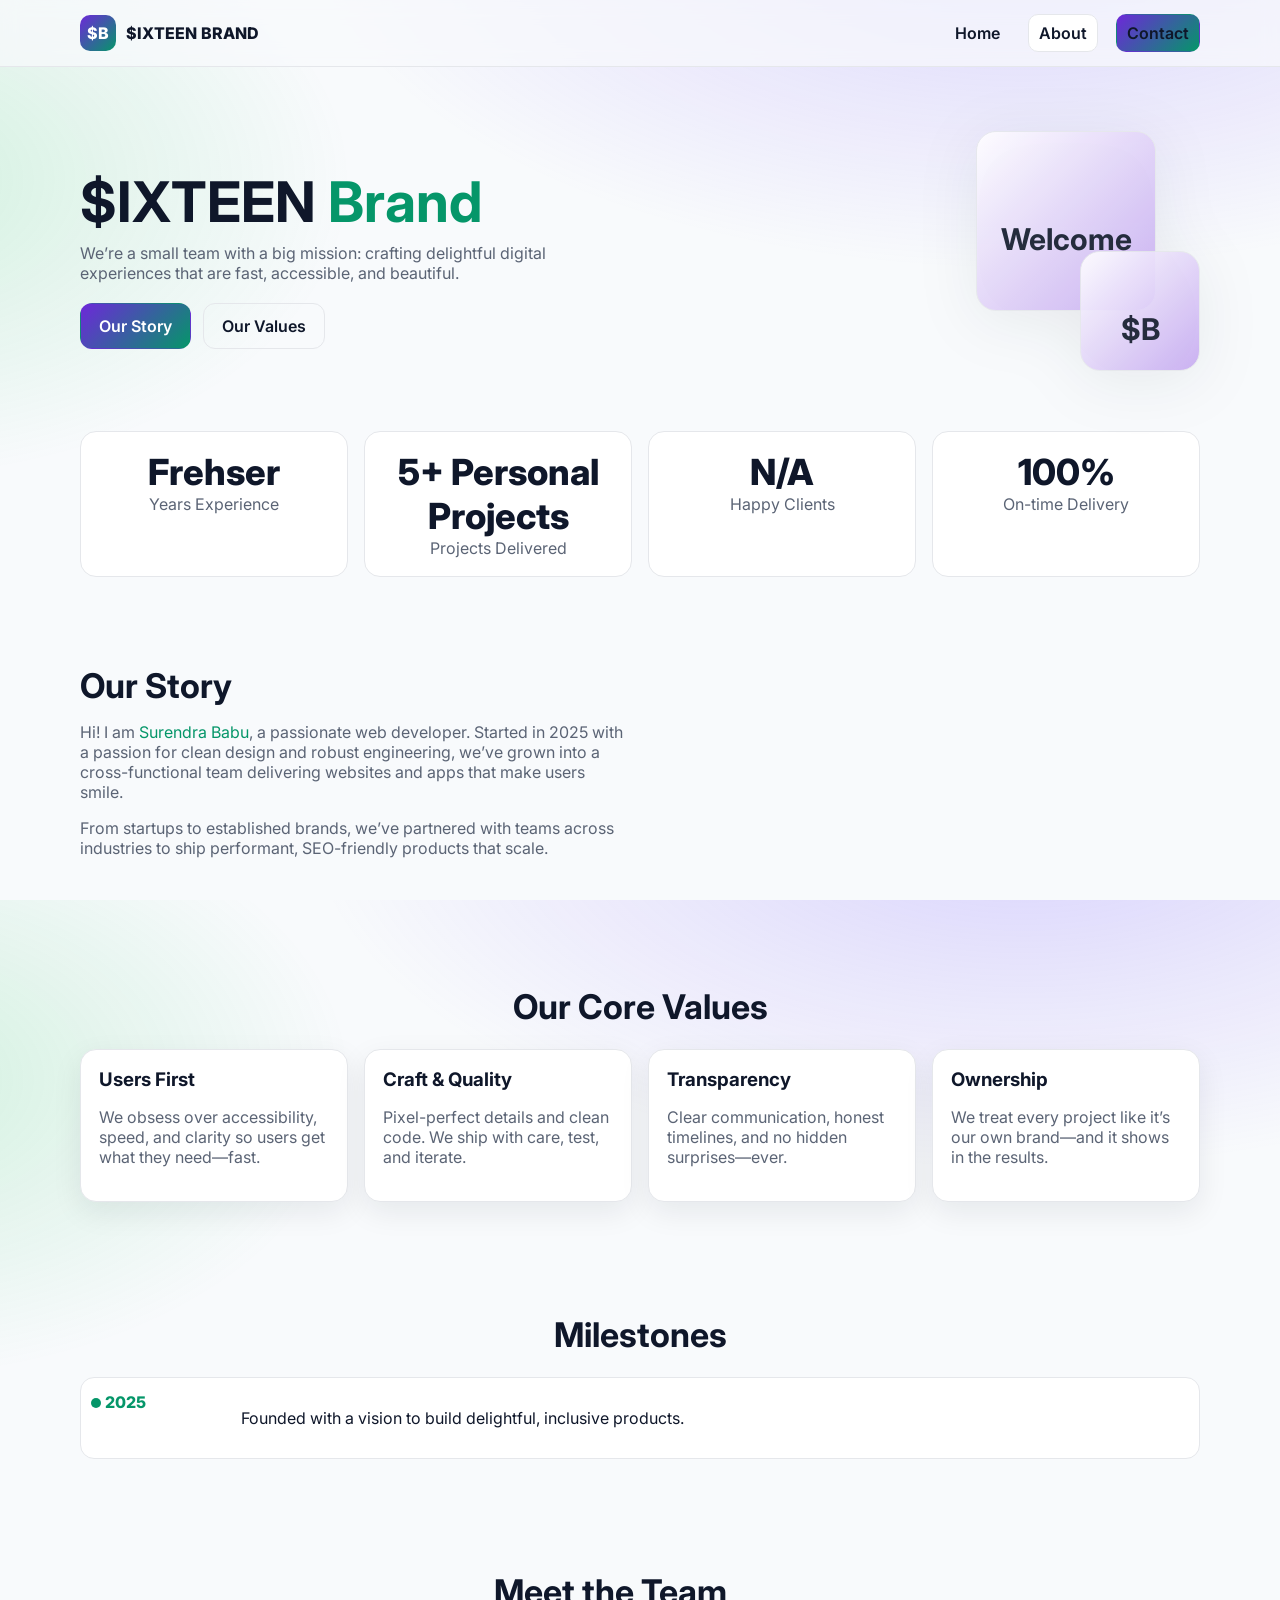
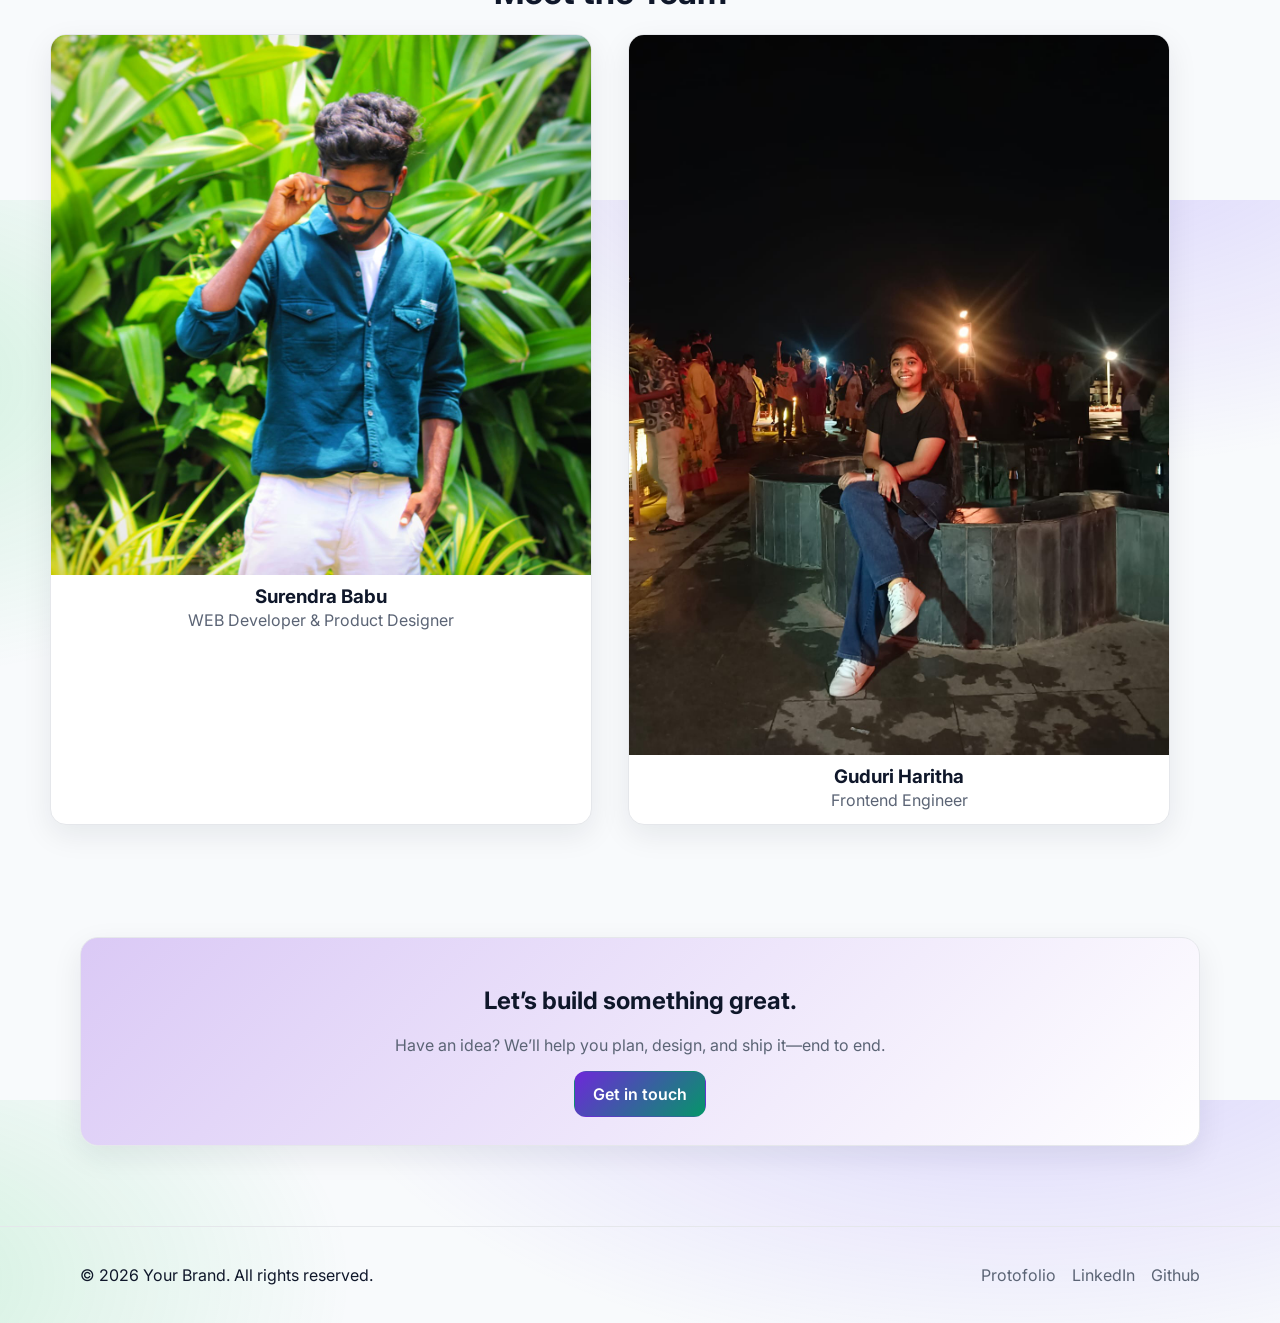
==== about.html @ 778c57d0 "project" ====
<!DOCTYPE html>
<html lang="en">
<head>
  <meta charset="UTF-8" />
  <meta name="viewport" content="width=device-width, initial-scale=1" />
  <link rel="icon" type="image/x-icon" href="./Project images/logo.png">
  <link rel="stylesheet" href="about.css">
  <title>About • Your Brand</title>

  <!-- Google Font -->
  <link rel="preconnect" href="https://fonts.googleapis.com">
  <link rel="preconnect" href="https://fonts.gstatic.com" crossorigin>
  <link href="https://fonts.googleapis.com/css2?family=Inter:wght@400;500;600;700;800&display=swap" rel="stylesheet">

  <!-- CSS -->
  <link rel="stylesheet" href="about.css" />
  <link rel="icon" href="favicon.ico" />
  <meta name="description" content="Learn more about our mission, values, and the team behind Your Brand."/>
</head>
<body>
  <!-- Header / Navbar -->
  <header class="site-header">
    <div class="container header-wrap">
      <a class="logo" href="#">
        <span class="logo-mark">$B</span>
        <span class="logo-text">$IXTEEN BRAND</span>
      </a>
      <nav class="nav">
        <a href="index.html">Home</a>
        <a class="active" href="about.html">About</a>

        <a href="touch.html" class="btn btn--primary">Contact</a>
      </nav>
    </div>
  </header>

  <!-- Hero -->
  <section class="hero">
    <div class="container hero-wrap">
      <div class="hero-text">
        <h1>$IXTEEN<span class="accent"> Brand</span></h1>
        <p>
          We’re a small team with a big mission: crafting delightful digital experiences
          that are fast, accessible, and beautiful.
        </p>
        <div class="hero-cta">
          <a href="#our-story" class="btn btn--primary">Our Story</a>
          <a href="#values" class="btn btn--ghost">Our Values</a>
        </div>
      </div>
      <div class="hero-art" aria-hidden="true" style="text-align: center; justify-content: center;">
        <!-- Decorative circles -->
        <div class="bubble b1" style="text-align: center; margin-top:"><p style="margin-top: 50%; font-size: 30px; font-weight: bold;">Welcome</p></div>
        <div class="bubble b2" style="text-align: center; margin-top:"><p style="margin-top: 50%; font-size: 30px; font-weight: bold;">$B</p></div>

      </div>
    </div>
  </section>

  <!-- Stats -->
  <section class="stats" aria-label="Company stats">
    <div class="container stats-grid">
      <div class="stat">
        <span class="stat-number">Frehser</span>
        <span class="stat-label">Years Experience</span>
      </div>
      <div class="stat">
        <span class="stat-number">5+ Personal Projects</span>
        <span class="stat-label">Projects Delivered</span>
      </div>
      <div class="stat">
        <span class="stat-number">N/A</span>
        <span class="stat-label">Happy Clients</span>
      </div>
      <div class="stat">
        <span class="stat-number">100%</span>
        <span class="stat-label">On-time Delivery</span>
      </div>
    </div>
  </section>

  <!-- Our Story -->
  <section id="our-story" class="split">
    <div class="container split-wrap">
      <!-- <div class="split-media">
        <img src="./womens wear/image.png" alt="Team collaborating at a table" width="300px">
      </div> -->
      <div class="split-text">
        <h2>Our Story</h2>
        <p>
          Hi! I am <span class="accent">Surendra Babu</span>, a passionate web developer. Started in 2025 with a passion for clean design and robust engineering, we’ve grown into a
          cross-functional team delivering websites and apps that make users smile.
        </p>
        <p>
          From startups to established brands, we’ve partnered with teams across industries to ship
          performant, SEO-friendly products that scale.
        </p>
      </div>
    </div>
  </section>

  <!-- Values -->
  <section id="values" class="values">
    <div class="container">
      <h2 class="section-title">Our Core Values</h2>
      <div class="card-grid">
        <article class="card">
          <h3>Users First</h3>
          <p>We obsess over accessibility, speed, and clarity so users get what they need—fast.</p>
        </article>
        <article class="card">
          <h3>Craft & Quality</h3>
          <p>Pixel-perfect details and clean code. We ship with care, test, and iterate.</p>
        </article>
        <article class="card">
          <h3>Transparency</h3>
          <p>Clear communication, honest timelines, and no hidden surprises—ever.</p>
        </article>
        <article class="card">
          <h3>Ownership</h3>
          <p>We treat every project like it’s our own brand—and it shows in the results.</p>
        </article>
      </div>
    </div>
  </section>

  <!-- Timeline -->
  <section class="timeline">
    <div class="container">
      <h2 class="section-title">Milestones</h2>
      <div class="timeline-list">
        <div class="tl-item">
          <span class="tl-year">2025</span>
          <p>Founded with a vision to build delightful, inclusive products.</p>
        </div>
        <!-- <div class="tl-item">
          <span class="tl-year">2026</span>
          <p> clients and our first international project shipped.</p>
        </div> -->
        <!-- <div class="tl-item">
          <span class="tl-year">2027</span>
          <p>Scaled to a global remote team; launched our design system.</p>
        </div>
        <div class="tl-item">
          <span class="tl-year">2028</span>
          <p>Crossed 100 projects; 98% client satisfaction rating.</p>
        </div>
      </div> -->
    </div>
  </section>

  <!-- Team -->
  <section class="team">
    <div class="container" style="margin-left: 50px;">
      <h2 class="section-title">Meet the Team</h2>
      <div class="team-grid" style="margin-left: 0%;">
        <article class="member">
          <img src="./womens wear/1694518559842.jpg" alt="Portrait of Surendra Babu (Designer)" style="max-width: 100%; height: auto; justify-content: center; text-align: center; "  />
          <h3>Surendra Babu</h3>
          <p class="role">WEB Developer & Product Designer</p>
        </article>
        <article class="member">
          <img src="./womens wear/WhatsApp Image 2025-08-29 at 9.42.51 PM.jpeg" alt="Portrait of Guduri Haritha (Engineer)"  style="max-width: 100%; height: auto; justify-content: center; text-align: center; " />
          <h3>Guduri Haritha</h3>
          <p class="role">Frontend Engineer</p>
        </article>

        <!-- <article class="member">
          <img src="https://images.unsplash.com/photo-1544717305-996b815c338c?q=80&w=800&auto=format&fit=crop" alt="Portrait of Arjun (Engineer)" />
          <h3>Arjun Reddy</h3>
          <p class="role">Full-stack Developer</p>
        </article>
        <article class="member">
          <img src="https://images.unsplash.com/photo-1494790108377-be9c29b29330?q=80&w=800&auto=format&fit=crop" alt="Portrait of Sana (PM)" />
          <h3>Sana Khan</h3>
          <p class="role">Project Manager</p>
        </article> 
      </div> -->
    </div>
  </section>

  <!-- CTA -->
  <section class="cta">
    <div class="container cta-wrap">
      <h2>Let’s build something great.</h2>
      <p>Have an idea? We’ll help you plan, design, and ship it—end to end.</p>
      <a href="./touch.html" class="btn btn--primary">Get in touch</a>
    </div>
  </section>

  <!-- Footer -->
  <footer class="site-footer">
    <div class="container footer-wrap">
      <p>© <span id="year"></span> Your Brand. All rights reserved.</p>
      <div class="social">
        <a aria-label="Twitter" href="./https://github.com/Surendra-Babu17/RESPONSIVE-Protofolio">Protofolio</a>
        <a aria-label="LinkedIn" href="https://www.linkedin.com/in/surendr-babu-gollapolu/">LinkedIn</a>
        <a aria-label="GitHub" href="https://github.com/Surendra-Babu17">Github</a>
      </div>
    </div>
  </footer>

  <!-- Tiny inline script just to set year (optional; remove if strictly no JS) -->
  <script>
    document.getElementById('year').textContent = new Date().getFullYear();
  </script>
</body>
</html>
---- about.css ----
/* ========== Base ========== */
:root{
  --bg: #0b0d12;
  --card: #121622;
  --muted: #8891a6;
  --text: #e6ebff;
  --accent: red;
  --accent-2: white;
  --border: #202636;
  --shadow: 0 10px 30px rgba(0,0,0,.35);
}

@media (prefers-color-scheme: light){
  :root{
    --bg: #f8fafc;
    --card: #ffffff;
    --muted: #5b6475;
    --text: #0f172a;
    --accent: #6d28d9;
    --accent-2: #059669;
    --border: #e5e7eb;
    --shadow: 0 10px 30px rgba(17,24,39,.08);
  }
}

*{ box-sizing: border-box; }
html,body{
  height: 100%;
  scroll-behavior: smooth;
}
body{
  margin: 0;
  font-family: "Inter", system-ui, -apple-system, Segoe UI, Roboto, Arial, sans-serif;
  color: var(--text);
  background: radial-gradient(1200px 600px at 80% -10%, rgba(124,92,255,.25), transparent 60%),
              radial-gradient(800px 500px at -10% 20%, rgba(34,197,94,.18), transparent 60%),
              var(--bg);
}

/* Containers */
.container{
  width: min(1120px, 92vw);
  margin-inline: auto;
}

/* Buttons */
.btn{
  display: inline-block;
  padding: 12px 18px;
  border-radius: 12px;
  border: 1px solid var(--border);
  text-decoration: none;
  color: var(--text);
  transition: transform .15s ease, background .2s ease, border-color .2s ease;
  font-weight: 600;
}
.btn:hover{ transform: translateY(-1px); }
.btn--primary{
  background: linear-gradient(135deg, var(--accent), var(--accent-2));
  border-color: transparent;
  color: white;
}
.btn--ghost{
  background: transparent;
}

/* ========== Header ========== */
.site-header{
  position: sticky; top: 0; z-index: 50;
  backdrop-filter: blur(10px);
  background: color-mix(in srgb, var(--bg) 70%, transparent);
  border-bottom: 1px solid var(--border);
}
.header-wrap{
  display: flex; align-items: center; justify-content: space-between;
  padding: 14px 0;
}
.logo{
  display: inline-flex; align-items: center; gap: 10px;
  text-decoration: none; color: var(--text); font-weight: 800;
  letter-spacing: .2px;
}
.logo-mark{
  display: grid; place-items: center;
  width: 36px; height: 36px; border-radius: 10px;
  background: linear-gradient(135deg, var(--accent), var(--accent-2));
  color: white; font-weight: 800;
}
.nav{
  display: flex; gap: 18px; align-items: center;
}
.nav a{
  text-decoration: none; color: var(--text);
  padding: 8px 10px; border-radius: 10px; font-weight: 600;
}
.nav a.active{ background: var(--card); border: 1px solid var(--border); }

/* ========== Hero ========== */
.hero{
  padding: 64px 0 24px;
}
.hero-wrap{
  display: grid; grid-template-columns: 1.2fr .8fr; gap: 32px; align-items: center;
}
.hero-text h1{
  font-size: clamp(34px, 6vw, 56px);
  line-height: 1.05; margin: 0 0 12px;
}
.accent{ color: var(--accent-2); }
.hero-text p{
  color: var(--muted); margin: 0 0 20px; max-width: 54ch;
}
.hero-cta{ display: flex; gap: 12px; flex-wrap: wrap; }

.hero-art{
  position: relative; height: 260px;
  filter: drop-shadow(var(--shadow));
}
.bubble{
  position: absolute; border-radius: 20px; opacity: .9;
  background: linear-gradient(135deg, var(--card), color-mix(in srgb, var(--card) 60%, var(--accent)));
  border: 1px solid var(--border);
  animation: float 8s ease-in-out infinite;
}
.b1{ width: 180px; height: 180px; top: 0; right: 10%; animation-delay: 0s; }
.b2{ width: 120px; height: 120px; bottom: 20px; right: 0; animation-delay: .7s; }
.b3{ width: 90px; height: 90px; bottom: 0; left: 10%; animation-delay: 1.2s; }

@keyframes float{
  0%,100%{ transform: translateY(0) }
  50%{ transform: translateY(-16px) }
}

/* ========== Stats ========== */
.stats{
  padding: 16px 0 32px;
}
.stats-grid{
  display: grid; grid-template-columns: repeat(4, 1fr); gap: 16px;
}
.stat{
  text-align: center; padding: 18px; background: var(--card);
  border: 1px solid var(--border); border-radius: 16px;
}
.stat-number{
  display: block; font-weight: 800; font-size: clamp(22px, 4vw, 36px);
}
.stat-label{ color: var(--muted); }

/* ========== Split (Story) ========== */
.split{ padding: 56px 0; }
.split-wrap{
  display: grid; grid-template-columns: 1fr 1fr; gap: 28px; align-items: center;
}
.split-media img{
  width: 100%; height: 100%; object-fit: cover;
  border-radius: 18px; border: 1px solid var(--border);
  box-shadow: var(--shadow);
}
.split-text h2{ margin: 0 0 12px; font-size: clamp(24px, 4.5vw, 34px); }
.split-text p{ color: var(--muted); }

/* ========== Values ========== */
.values{ padding: 56px 0; }
.section-title{
  text-align: center; margin: 0 0 22px; font-size: clamp(24px, 4.5vw, 34px);
}
.card-grid{
  display: grid; grid-template-columns: repeat(4, 1fr); gap: 16px;
}
.card{
  background: var(--card); border: 1px solid var(--border); border-radius: 16px;
  padding: 18px; box-shadow: var(--shadow);
}
.card h3{ margin: 0 0 8px; }
.card p{ color: var(--muted); }

/* ========== Timeline ========== */
.timeline{ padding: 56px 0; }
.timeline-list{
  display: grid; gap: 14px; position: relative;
}
.timeline-list::before{
  content: ""; position: absolute; left: 14px; top: 0; bottom: 0; width: 2px; background: var(--border);
}
.tl-item{
  display: grid; grid-template-columns: 120px 1fr; gap: 16px; align-items: start;
  background: var(--card); border: 1px solid var(--border);
  border-radius: 14px; padding: 14px 18px 14px 24px;
  position: relative;
}
.tl-item::before{
  content: ""; position: absolute; left: 10px; top: 20px; width: 10px; height: 10px;
  border-radius: 50%; background: var(--accent-2);
}
.tl-year{ font-weight: 800; color: var(--accent-2); }

/* ========== Team ========== */
.team{ padding: 56px 0; }
.team-grid{
  display: grid; grid-template-columns: repeat(2, 1fr); gap: 36px; margin-left: 50px;
}
.member{
  background: var(--card); border: 1px solid var(--border);
  border-radius: 16px; overflow: hidden; text-align: center;
  box-shadow: var(--shadow);
}
.member img{ width: 100%; height: 220px; object-fit: cover; display: block; }
.member h3{ margin: 10px 0 2px; }
.member .role{ margin: 0 0 14px; color: var(--muted); }

/* ========== CTA ========== */
.cta{ padding: 56px 0; }
.cta-wrap{
  text-align: center; background: linear-gradient(135deg, color-mix(in srgb, var(--accent) 25%, var(--card)), var(--card));
  border: 1px solid var(--border); border-radius: 18px; padding: 28px;
  box-shadow: var(--shadow);
}
.cta p{ color: var(--muted); }

/* ========== Footer ========== */
.site-footer{
  border-top: 1px solid var(--border);
  padding: 22px 0; margin-top: 24px;
}
.footer-wrap{
  display: flex; align-items: center; justify-content: space-between; gap: 16px;
}
.social a{
  color: var(--muted); text-decoration: none; margin-left: 12px;
}
.social a:hover{ color: var(--text); }

/* ========== Responsive ========== */
@media (max-width: 980px){
  .hero-wrap{ grid-template-columns: 1fr; }
  .split-wrap{ grid-template-columns: 1fr; }
  .card-grid{ grid-template-columns: repeat(2, 1fr); }
  .team-grid{ grid-template-columns: repeat(2, 1fr); }
  .stats-grid{ grid-template-columns: repeat(2, 1fr); }
}
@media (max-width: 520px){
  .nav{ display: none; } /* keep it simple; replace with a burger later if needed */
  .card-grid, .team-grid, .stats-grid{ grid-template-columns: 1fr; }
  .tl-item{ grid-template-columns: 90px 1fr; }
}
---- about.css ----
/* ========== Base ========== */
:root{
  --bg: #0b0d12;
  --card: #121622;
  --muted: #8891a6;
  --text: #e6ebff;
  --accent: red;
  --accent-2: white;
  --border: #202636;
  --shadow: 0 10px 30px rgba(0,0,0,.35);
}

@media (prefers-color-scheme: light){
  :root{
    --bg: #f8fafc;
    --card: #ffffff;
    --muted: #5b6475;
    --text: #0f172a;
    --accent: #6d28d9;
    --accent-2: #059669;
    --border: #e5e7eb;
    --shadow: 0 10px 30px rgba(17,24,39,.08);
  }
}

*{ box-sizing: border-box; }
html,body{
  height: 100%;
  scroll-behavior: smooth;
}
body{
  margin: 0;
  font-family: "Inter", system-ui, -apple-system, Segoe UI, Roboto, Arial, sans-serif;
  color: var(--text);
  background: radial-gradient(1200px 600px at 80% -10%, rgba(124,92,255,.25), transparent 60%),
              radial-gradient(800px 500px at -10% 20%, rgba(34,197,94,.18), transparent 60%),
              var(--bg);
}

/* Containers */
.container{
  width: min(1120px, 92vw);
  margin-inline: auto;
}

/* Buttons */
.btn{
  display: inline-block;
  padding: 12px 18px;
  border-radius: 12px;
  border: 1px solid var(--border);
  text-decoration: none;
  color: var(--text);
  transition: transform .15s ease, background .2s ease, border-color .2s ease;
  font-weight: 600;
}
.btn:hover{ transform: translateY(-1px); }
.btn--primary{
  background: linear-gradient(135deg, var(--accent), var(--accent-2));
  border-color: transparent;
  color: white;
}
.btn--ghost{
  background: transparent;
}

/* ========== Header ========== */
.site-header{
  position: sticky; top: 0; z-index: 50;
  backdrop-filter: blur(10px);
  background: color-mix(in srgb, var(--bg) 70%, transparent);
  border-bottom: 1px solid var(--border);
}
.header-wrap{
  display: flex; align-items: center; justify-content: space-between;
  padding: 14px 0;
}
.logo{
  display: inline-flex; align-items: center; gap: 10px;
  text-decoration: none; color: var(--text); font-weight: 800;
  letter-spacing: .2px;
}
.logo-mark{
  display: grid; place-items: center;
  width: 36px; height: 36px; border-radius: 10px;
  background: linear-gradient(135deg, var(--accent), var(--accent-2));
  color: white; font-weight: 800;
}
.nav{
  display: flex; gap: 18px; align-items: center;
}
.nav a{
  text-decoration: none; color: var(--text);
  padding: 8px 10px; border-radius: 10px; font-weight: 600;
}
.nav a.active{ background: var(--card); border: 1px solid var(--border); }

/* ========== Hero ========== */
.hero{
  padding: 64px 0 24px;
}
.hero-wrap{
  display: grid; grid-template-columns: 1.2fr .8fr; gap: 32px; align-items: center;
}
.hero-text h1{
  font-size: clamp(34px, 6vw, 56px);
  line-height: 1.05; margin: 0 0 12px;
}
.accent{ color: var(--accent-2); }
.hero-text p{
  color: var(--muted); margin: 0 0 20px; max-width: 54ch;
}
.hero-cta{ display: flex; gap: 12px; flex-wrap: wrap; }

.hero-art{
  position: relative; height: 260px;
  filter: drop-shadow(var(--shadow));
}
.bubble{
  position: absolute; border-radius: 20px; opacity: .9;
  background: linear-gradient(135deg, var(--card), color-mix(in srgb, var(--card) 60%, var(--accent)));
  border: 1px solid var(--border);
  animation: float 8s ease-in-out infinite;
}
.b1{ width: 180px; height: 180px; top: 0; right: 10%; animation-delay: 0s; }
.b2{ width: 120px; height: 120px; bottom: 20px; right: 0; animation-delay: .7s; }
.b3{ width: 90px; height: 90px; bottom: 0; left: 10%; animation-delay: 1.2s; }

@keyframes float{
  0%,100%{ transform: translateY(0) }
  50%{ transform: translateY(-16px) }
}

/* ========== Stats ========== */
.stats{
  padding: 16px 0 32px;
}
.stats-grid{
  display: grid; grid-template-columns: repeat(4, 1fr); gap: 16px;
}
.stat{
  text-align: center; padding: 18px; background: var(--card);
  border: 1px solid var(--border); border-radius: 16px;
}
.stat-number{
  display: block; font-weight: 800; font-size: clamp(22px, 4vw, 36px);
}
.stat-label{ color: var(--muted); }

/* ========== Split (Story) ========== */
.split{ padding: 56px 0; }
.split-wrap{
  display: grid; grid-template-columns: 1fr 1fr; gap: 28px; align-items: center;
}
.split-media img{
  width: 100%; height: 100%; object-fit: cover;
  border-radius: 18px; border: 1px solid var(--border);
  box-shadow: var(--shadow);
}
.split-text h2{ margin: 0 0 12px; font-size: clamp(24px, 4.5vw, 34px); }
.split-text p{ color: var(--muted); }

/* ========== Values ========== */
.values{ padding: 56px 0; }
.section-title{
  text-align: center; margin: 0 0 22px; font-size: clamp(24px, 4.5vw, 34px);
}
.card-grid{
  display: grid; grid-template-columns: repeat(4, 1fr); gap: 16px;
}
.card{
  background: var(--card); border: 1px solid var(--border); border-radius: 16px;
  padding: 18px; box-shadow: var(--shadow);
}
.card h3{ margin: 0 0 8px; }
.card p{ color: var(--muted); }

/* ========== Timeline ========== */
.timeline{ padding: 56px 0; }
.timeline-list{
  display: grid; gap: 14px; position: relative;
}
.timeline-list::before{
  content: ""; position: absolute; left: 14px; top: 0; bottom: 0; width: 2px; background: var(--border);
}
.tl-item{
  display: grid; grid-template-columns: 120px 1fr; gap: 16px; align-items: start;
  background: var(--card); border: 1px solid var(--border);
  border-radius: 14px; padding: 14px 18px 14px 24px;
  position: relative;
}
.tl-item::before{
  content: ""; position: absolute; left: 10px; top: 20px; width: 10px; height: 10px;
  border-radius: 50%; background: var(--accent-2);
}
.tl-year{ font-weight: 800; color: var(--accent-2); }

/* ========== Team ========== */
.team{ padding: 56px 0; }
.team-grid{
  display: grid; grid-template-columns: repeat(2, 1fr); gap: 36px; margin-left: 50px;
}
.member{
  background: var(--card); border: 1px solid var(--border);
  border-radius: 16px; overflow: hidden; text-align: center;
  box-shadow: var(--shadow);
}
.member img{ width: 100%; height: 220px; object-fit: cover; display: block; }
.member h3{ margin: 10px 0 2px; }
.member .role{ margin: 0 0 14px; color: var(--muted); }

/* ========== CTA ========== */
.cta{ padding: 56px 0; }
.cta-wrap{
  text-align: center; background: linear-gradient(135deg, color-mix(in srgb, var(--accent) 25%, var(--card)), var(--card));
  border: 1px solid var(--border); border-radius: 18px; padding: 28px;
  box-shadow: var(--shadow);
}
.cta p{ color: var(--muted); }

/* ========== Footer ========== */
.site-footer{
  border-top: 1px solid var(--border);
  padding: 22px 0; margin-top: 24px;
}
.footer-wrap{
  display: flex; align-items: center; justify-content: space-between; gap: 16px;
}
.social a{
  color: var(--muted); text-decoration: none; margin-left: 12px;
}
.social a:hover{ color: var(--text); }

/* ========== Responsive ========== */
@media (max-width: 980px){
  .hero-wrap{ grid-template-columns: 1fr; }
  .split-wrap{ grid-template-columns: 1fr; }
  .card-grid{ grid-template-columns: repeat(2, 1fr); }
  .team-grid{ grid-template-columns: repeat(2, 1fr); }
  .stats-grid{ grid-template-columns: repeat(2, 1fr); }
}
@media (max-width: 520px){
  .nav{ display: none; } /* keep it simple; replace with a burger later if needed */
  .card-grid, .team-grid, .stats-grid{ grid-template-columns: 1fr; }
  .tl-item{ grid-template-columns: 90px 1fr; }
}
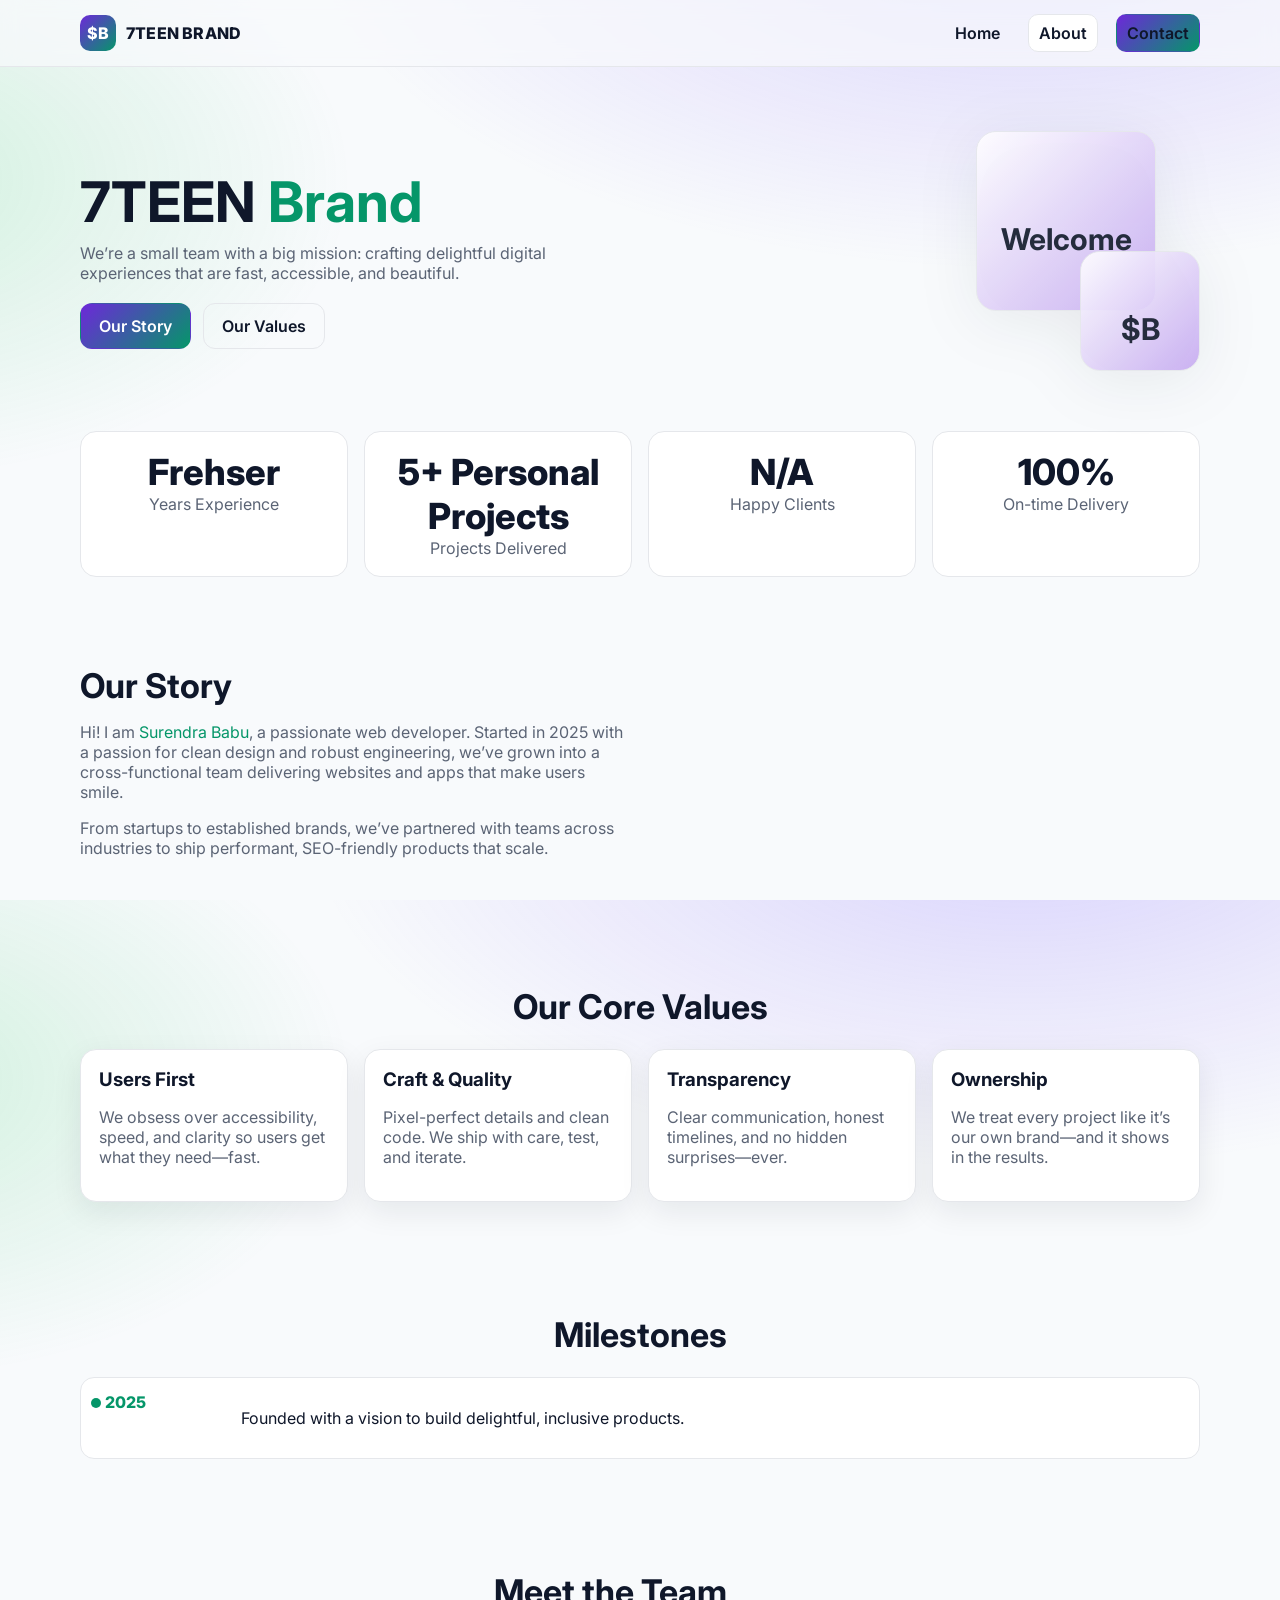
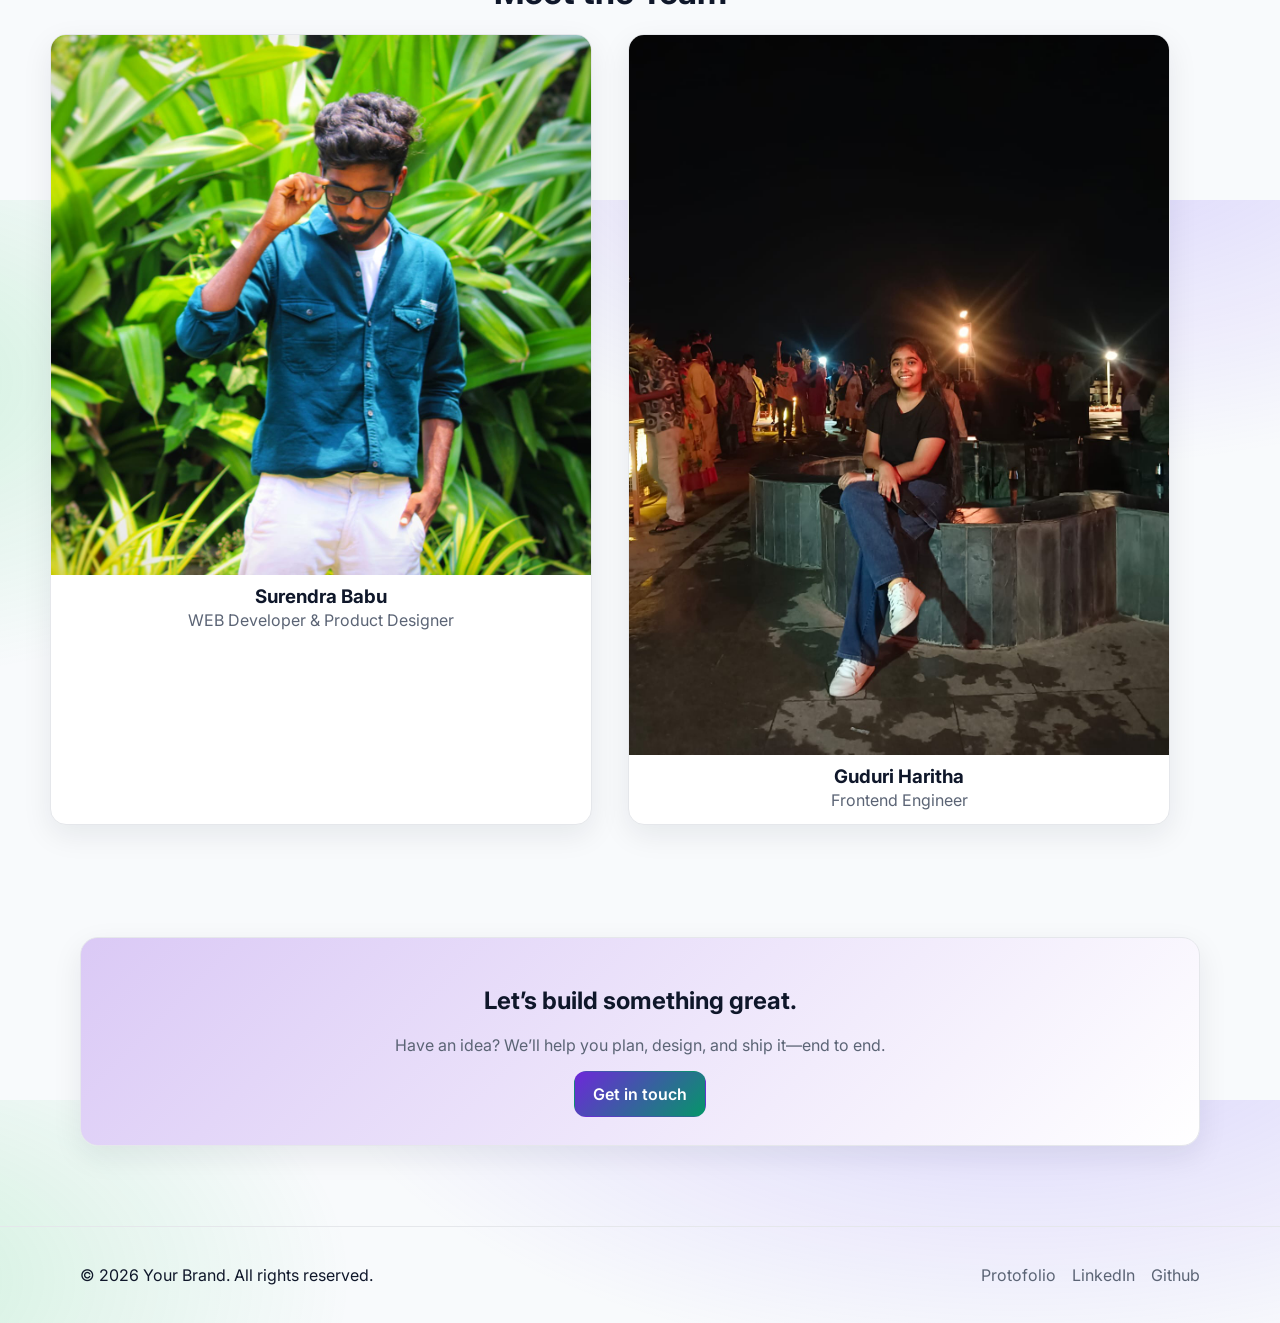
==== commit 14e1874e: "Update about.html" ====
--- a/about.html
+++ b/about.html
@@ -23,7 +23,7 @@
     <div class="container header-wrap">
       <a class="logo" href="#">
         <span class="logo-mark">$B</span>
-        <span class="logo-text">$IXTEEN BRAND</span>
+        <span class="logo-text">7TEEN BRAND</span>
       </a>
       <nav class="nav">
         <a href="index.html">Home</a>
@@ -38,7 +38,7 @@
   <section class="hero">
     <div class="container hero-wrap">
       <div class="hero-text">
-        <h1>$IXTEEN<span class="accent"> Brand</span></h1>
+        <h1>7TEEN<span class="accent"> Brand</span></h1>
         <p>
           We’re a small team with a big mission: crafting delightful digital experiences
           that are fast, accessible, and beautiful.
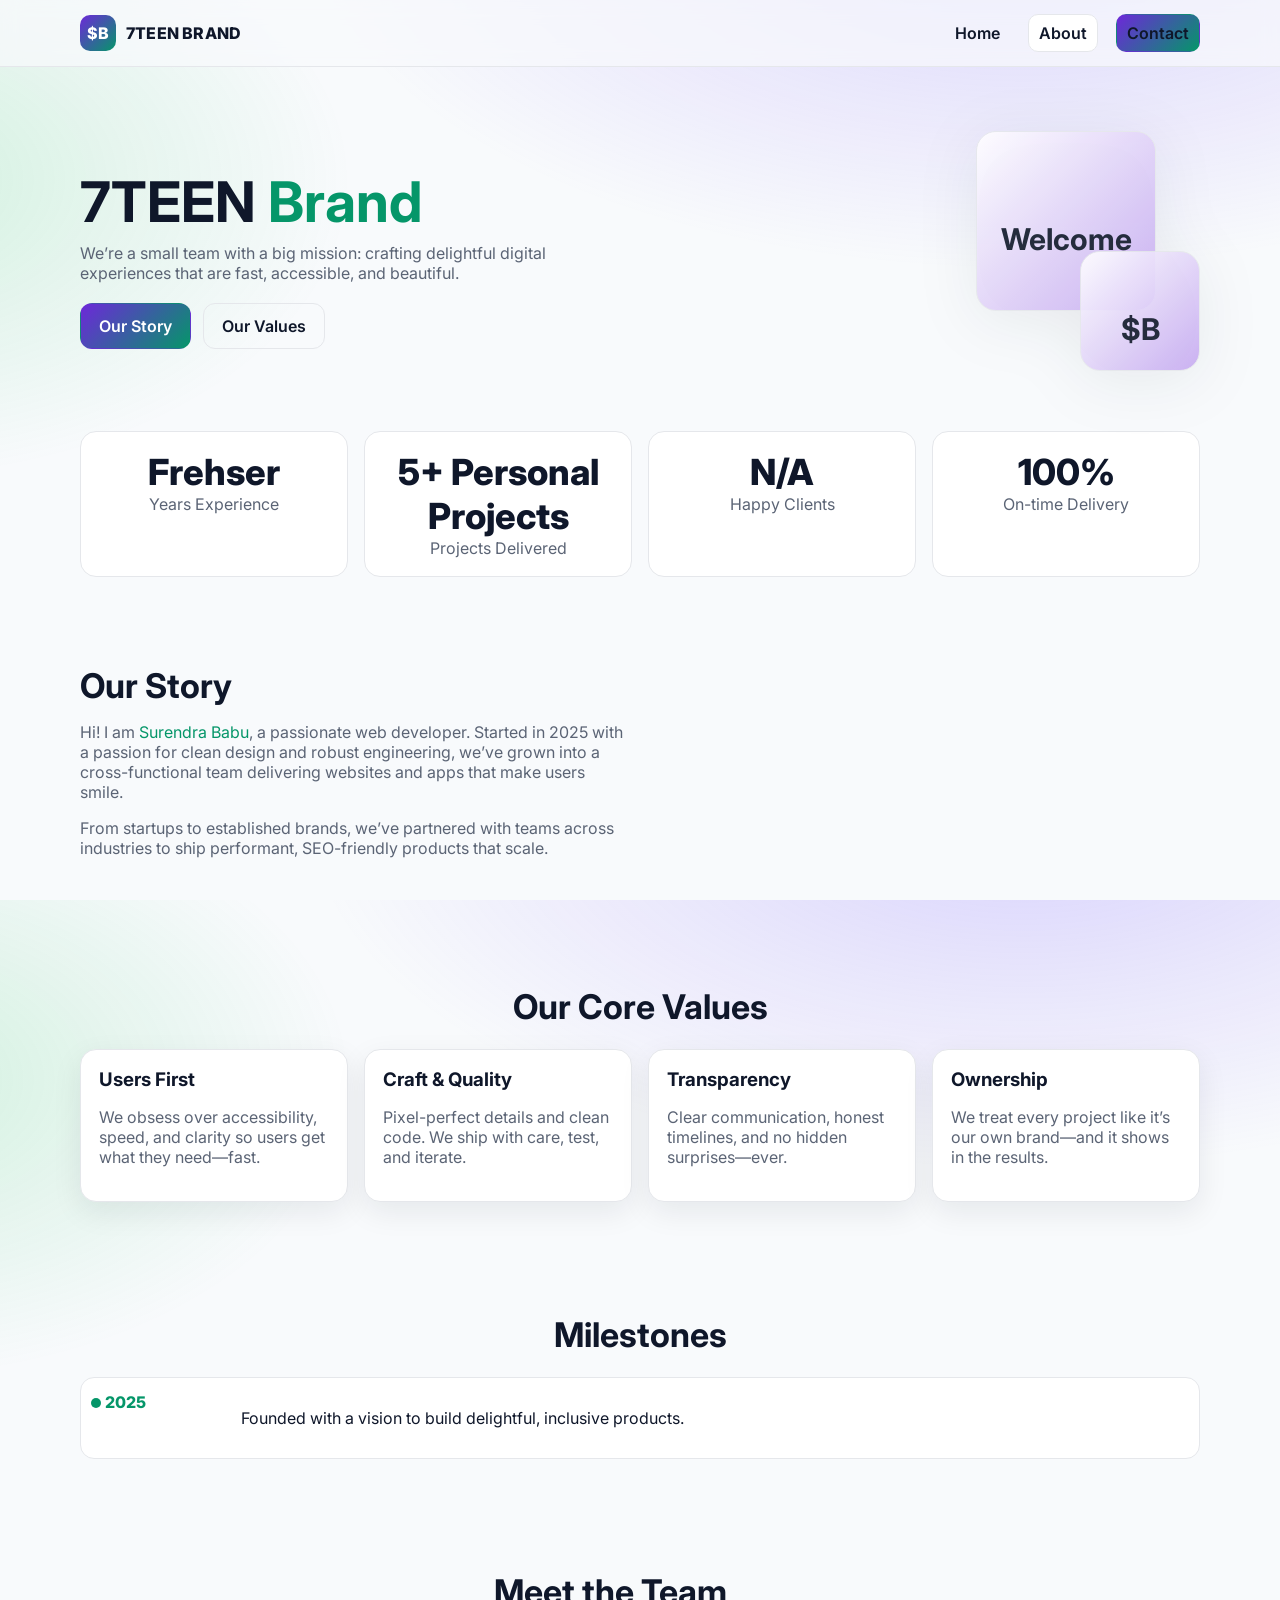
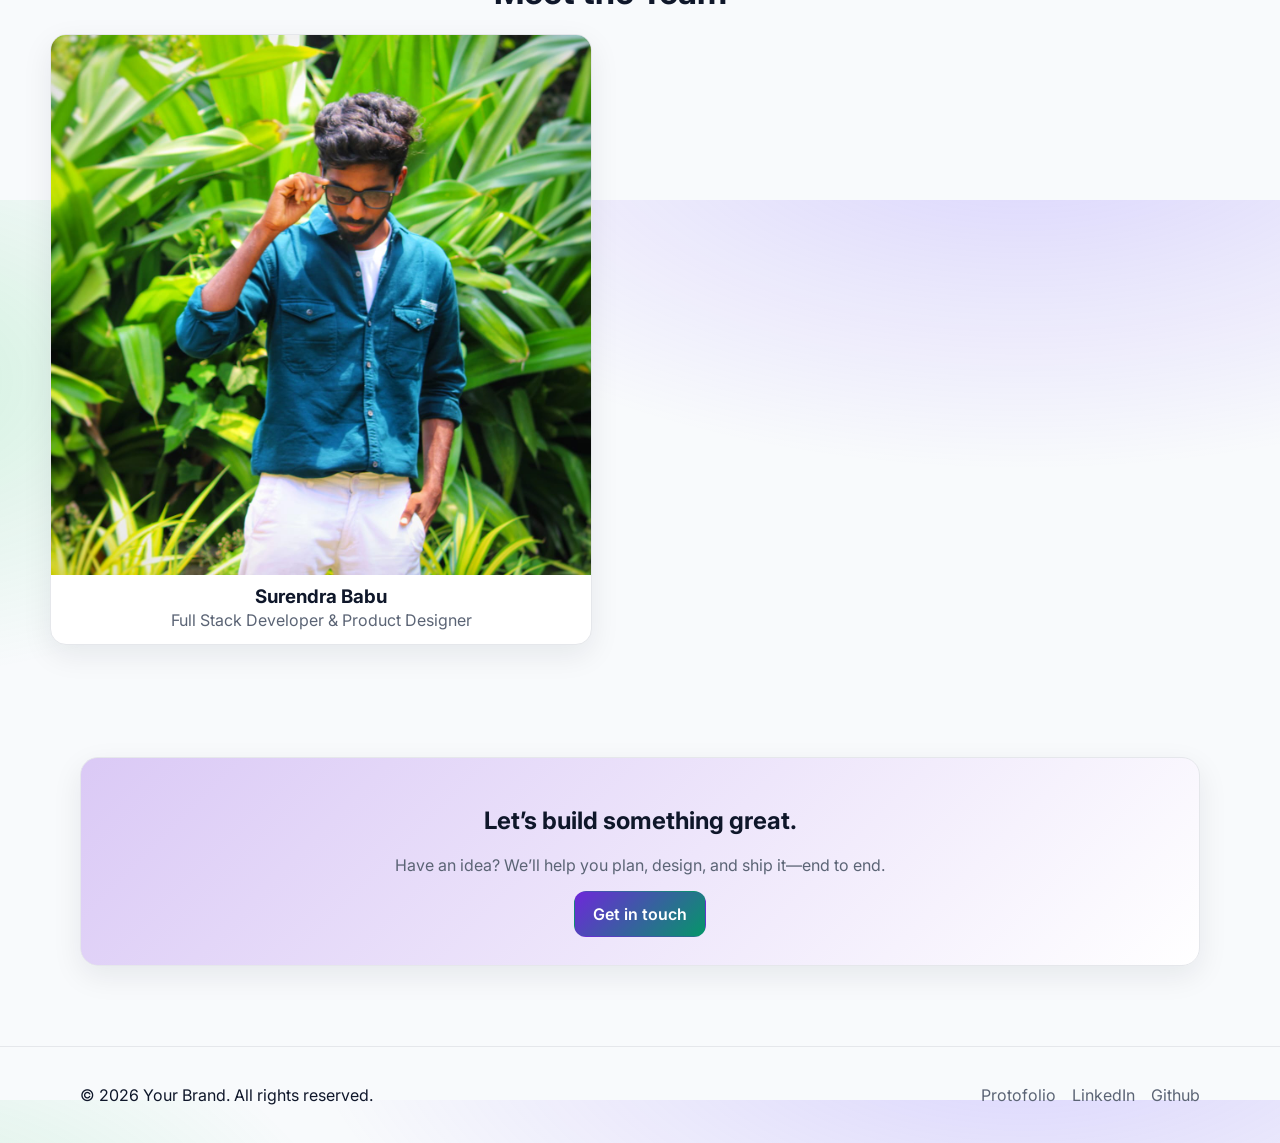
==== commit 43b89f1b: "Update role of Surendra Babu and comment out section" ====
--- a/about.html
+++ b/about.html
@@ -157,13 +157,13 @@
         <article class="member">
           <img src="./womens wear/1694518559842.jpg" alt="Portrait of Surendra Babu (Designer)" style="max-width: 100%; height: auto; justify-content: center; text-align: center; "  />
           <h3>Surendra Babu</h3>
-          <p class="role">WEB Developer & Product Designer</p>
-        </article>
-        <article class="member">
+          <p class="role">Full Stack Developer & Product Designer</p>
+        </article>
+        <!-- <article class="member">
           <img src="./womens wear/WhatsApp Image 2025-08-29 at 9.42.51 PM.jpeg" alt="Portrait of Guduri Haritha (Engineer)"  style="max-width: 100%; height: auto; justify-content: center; text-align: center; " />
           <h3>Guduri Haritha</h3>
           <p class="role">Frontend Engineer</p>
-        </article>
+        </article> -->
 
         <!-- <article class="member">
           <img src="https://images.unsplash.com/photo-1544717305-996b815c338c?q=80&w=800&auto=format&fit=crop" alt="Portrait of Arjun (Engineer)" />
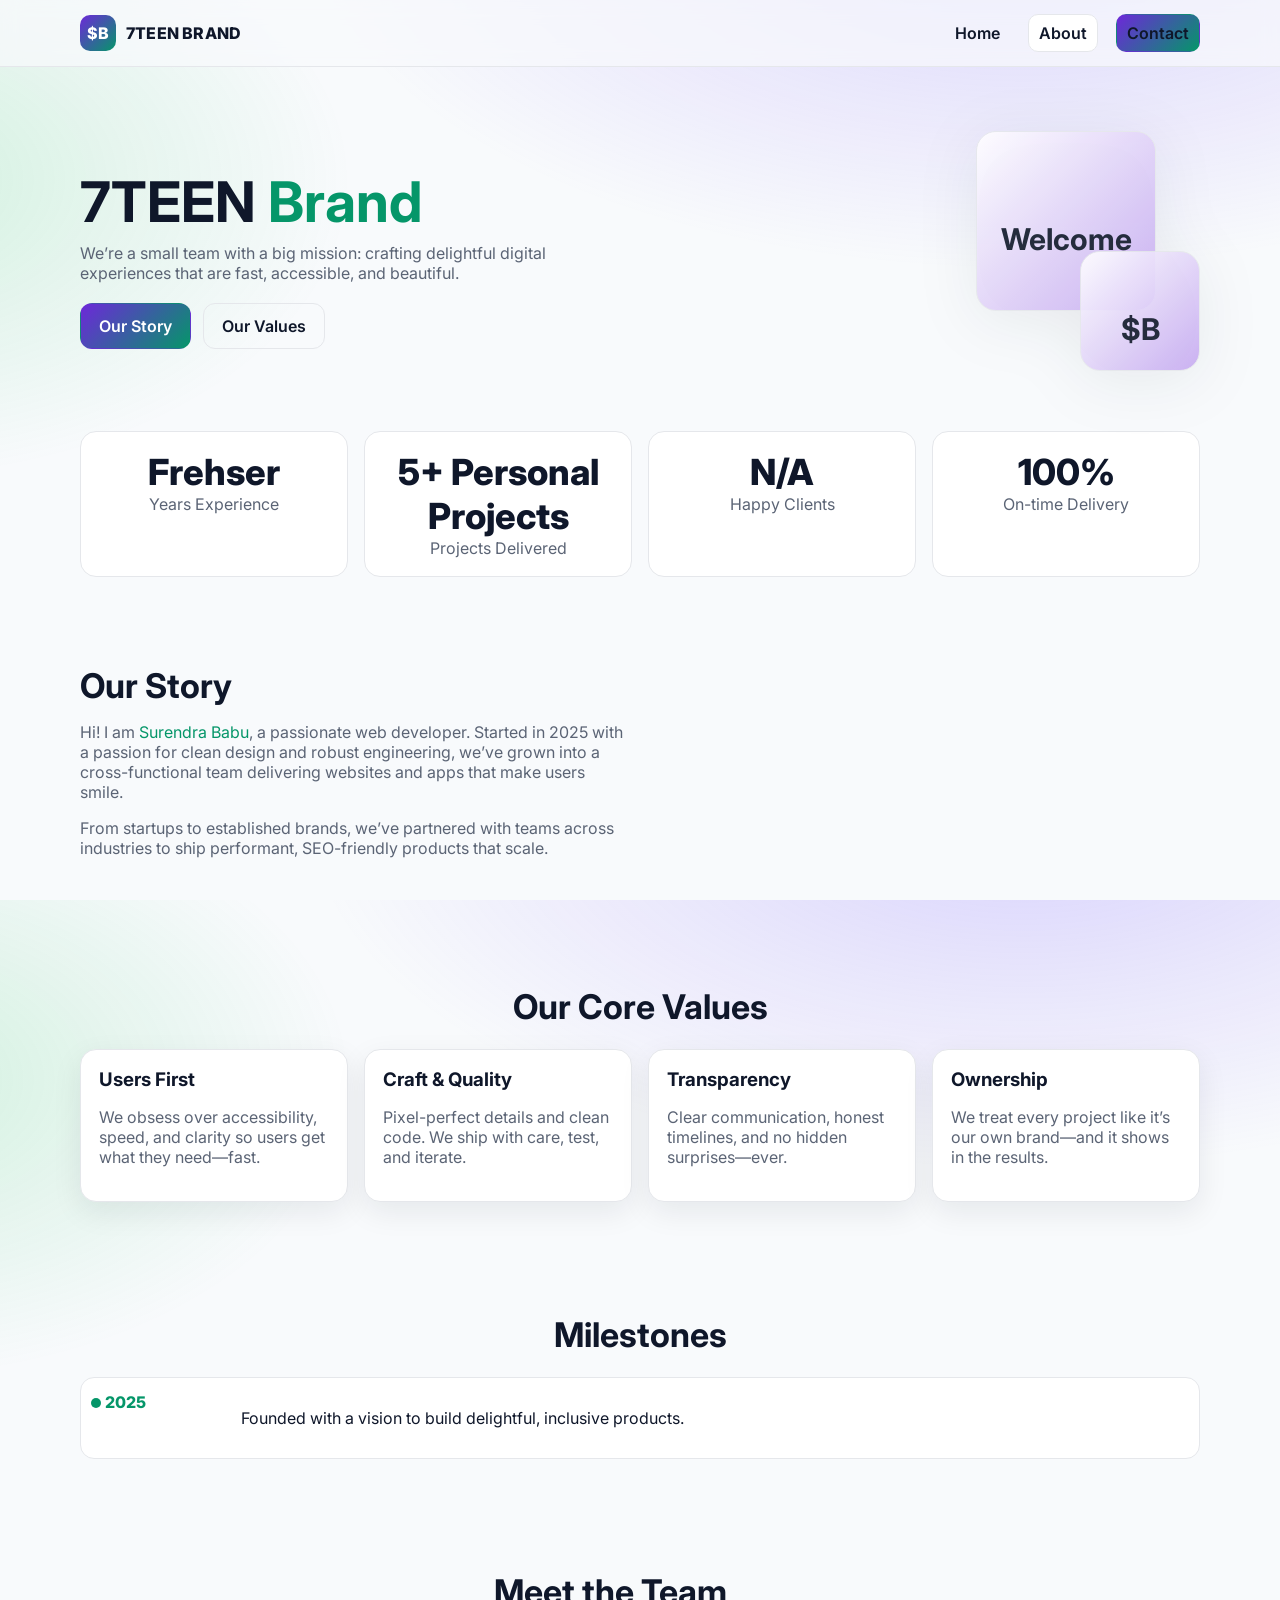
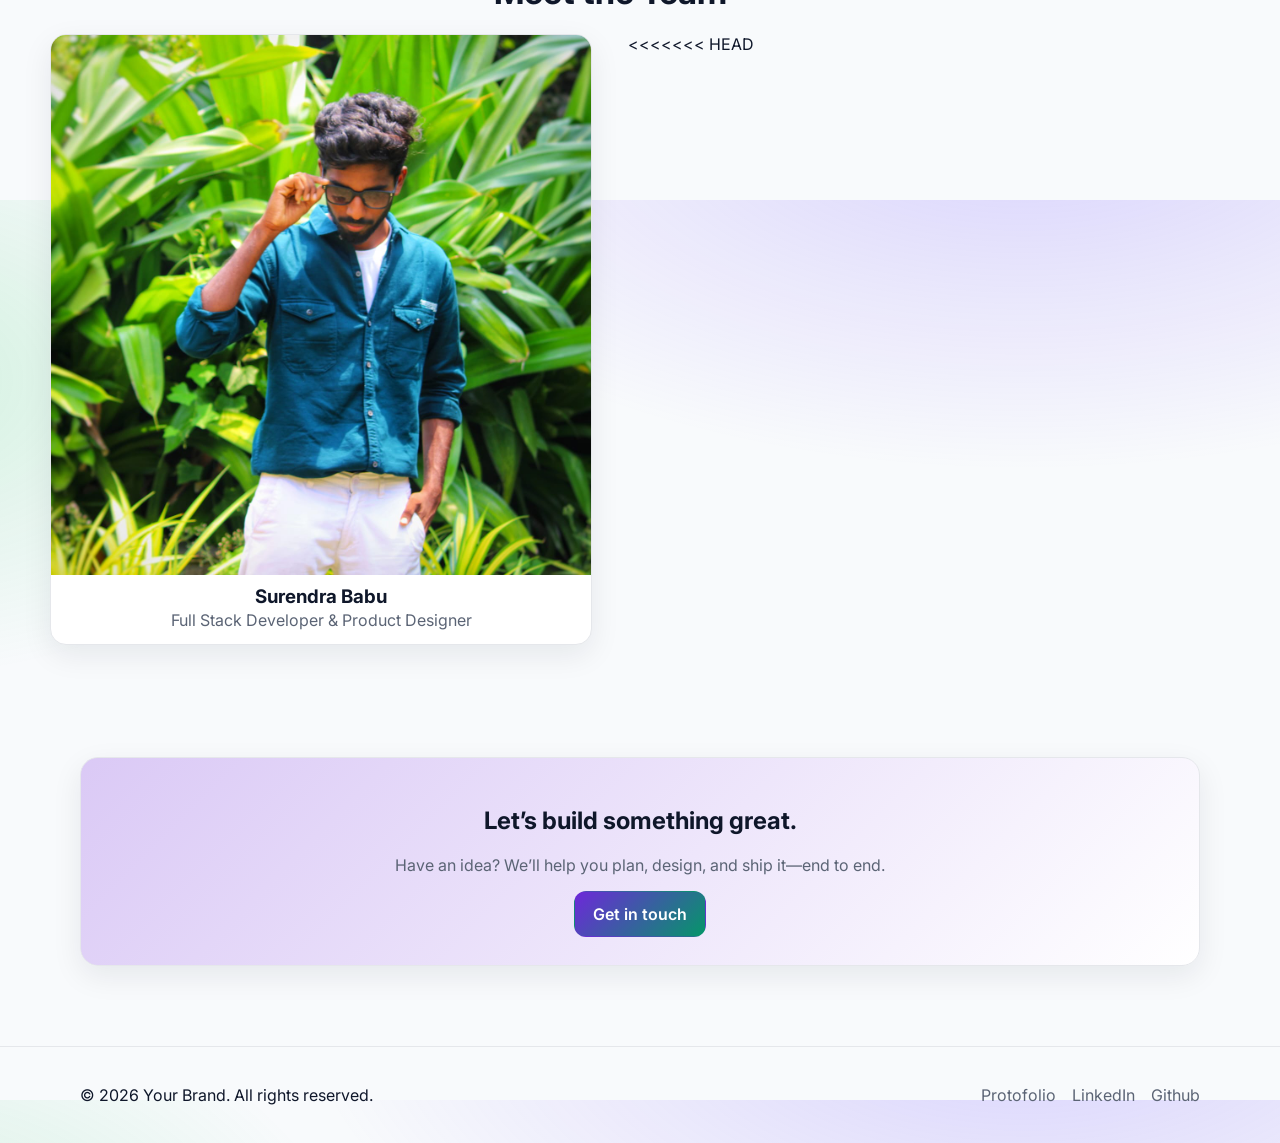
==== commit b386cf7b: "gitcommit" ====
--- a/about.html
+++ b/about.html
@@ -1,5 +1,6 @@
 <!DOCTYPE html>
 <html lang="en">
+
 <head>
   <meta charset="UTF-8" />
   <meta name="viewport" content="width=device-width, initial-scale=1" />
@@ -15,8 +16,9 @@
   <!-- CSS -->
   <link rel="stylesheet" href="about.css" />
   <link rel="icon" href="favicon.ico" />
-  <meta name="description" content="Learn more about our mission, values, and the team behind Your Brand."/>
+  <meta name="description" content="Learn more about our mission, values, and the team behind Your Brand." />
 </head>
+
 <body>
   <!-- Header / Navbar -->
   <header class="site-header">
@@ -50,8 +52,12 @@
       </div>
       <div class="hero-art" aria-hidden="true" style="text-align: center; justify-content: center;">
         <!-- Decorative circles -->
-        <div class="bubble b1" style="text-align: center; margin-top:"><p style="margin-top: 50%; font-size: 30px; font-weight: bold;">Welcome</p></div>
-        <div class="bubble b2" style="text-align: center; margin-top:"><p style="margin-top: 50%; font-size: 30px; font-weight: bold;">$B</p></div>
+        <div class="bubble b1" style="text-align: center; margin-top:">
+          <p style="margin-top: 50%; font-size: 30px; font-weight: bold;">Welcome</p>
+        </div>
+        <div class="bubble b2" style="text-align: center; margin-top:">
+          <p style="margin-top: 50%; font-size: 30px; font-weight: bold;">$B</p>
+        </div>
 
       </div>
     </div>
@@ -88,7 +94,8 @@
       <div class="split-text">
         <h2>Our Story</h2>
         <p>
-          Hi! I am <span class="accent">Surendra Babu</span>, a passionate web developer. Started in 2025 with a passion for clean design and robust engineering, we’ve grown into a
+          Hi! I am <span class="accent">Surendra Babu</span>, a passionate web developer. Started in 2025 with a passion
+          for clean design and robust engineering, we’ve grown into a
           cross-functional team delivering websites and apps that make users smile.
         </p>
         <p>
@@ -146,7 +153,7 @@
           <p>Crossed 100 projects; 98% client satisfaction rating.</p>
         </div>
       </div> -->
-    </div>
+      </div>
   </section>
 
   <!-- Team -->
@@ -155,12 +162,20 @@
       <h2 class="section-title">Meet the Team</h2>
       <div class="team-grid" style="margin-left: 0%;">
         <article class="member">
-          <img src="./womens wear/1694518559842.jpg" alt="Portrait of Surendra Babu (Designer)" style="max-width: 100%; height: auto; justify-content: center; text-align: center; "  />
+          <img src="./womens wear/1694518559842.jpg" alt="Portrait of Surendra Babu (Designer)"
+            style="max-width: 100%; height: auto; justify-content: center; text-align: center; " />
           <h3>Surendra Babu</h3>
           <p class="role">Full Stack Developer & Product Designer</p>
         </article>
+<<<<<<< HEAD
         <!-- <article class="member">
           <img src="./womens wear/WhatsApp Image 2025-08-29 at 9.42.51 PM.jpeg" alt="Portrait of Guduri Haritha (Engineer)"  style="max-width: 100%; height: auto; justify-content: center; text-align: center; " />
+=======
+        <article class="member">
+          <img src="./womens wear/WhatsApp Image 2025-08-29 at 9.42.51 PM.jpeg"
+            alt="Portrait of Guduri Haritha (Engineer)"
+            style="max-width: 100%; height: auto; justify-content: center; text-align: center; " />
+>>>>>>> 9bda497 (modified)
           <h3>Guduri Haritha</h3>
           <p class="role">Frontend Engineer</p>
         </article> -->
@@ -176,7 +191,7 @@
           <p class="role">Project Manager</p>
         </article> 
       </div> -->
-    </div>
+      </div>
   </section>
 
   <!-- CTA -->
@@ -193,7 +208,7 @@
     <div class="container footer-wrap">
       <p>© <span id="year"></span> Your Brand. All rights reserved.</p>
       <div class="social">
-        <a aria-label="Twitter" href="./https://github.com/Surendra-Babu17/RESPONSIVE-Protofolio">Protofolio</a>
+        <a aria-label="Twitter" href="https://surendra-babu17.github.io/RESPONSIVE-Protofolio/">Protofolio</a>
         <a aria-label="LinkedIn" href="https://www.linkedin.com/in/surendr-babu-gollapolu/">LinkedIn</a>
         <a aria-label="GitHub" href="https://github.com/Surendra-Babu17">Github</a>
       </div>
@@ -205,4 +220,5 @@
     document.getElementById('year').textContent = new Date().getFullYear();
   </script>
 </body>
-</html>
+
+</html>
--- a/about.css
+++ b/about.css
@@ -244,4 +244,6 @@
   .card-grid, .team-grid, .stats-grid{ grid-template-columns: 1fr; }
   .tl-item{ grid-template-columns: 90px 1fr; }
 }
-
+.nav a:hover{
+  background: linear-gradient( red,white);
+}
--- a/about.css
+++ b/about.css
@@ -244,4 +244,6 @@
   .card-grid, .team-grid, .stats-grid{ grid-template-columns: 1fr; }
   .tl-item{ grid-template-columns: 90px 1fr; }
 }
-
+.nav a:hover{
+  background: linear-gradient( red,white);
+}
